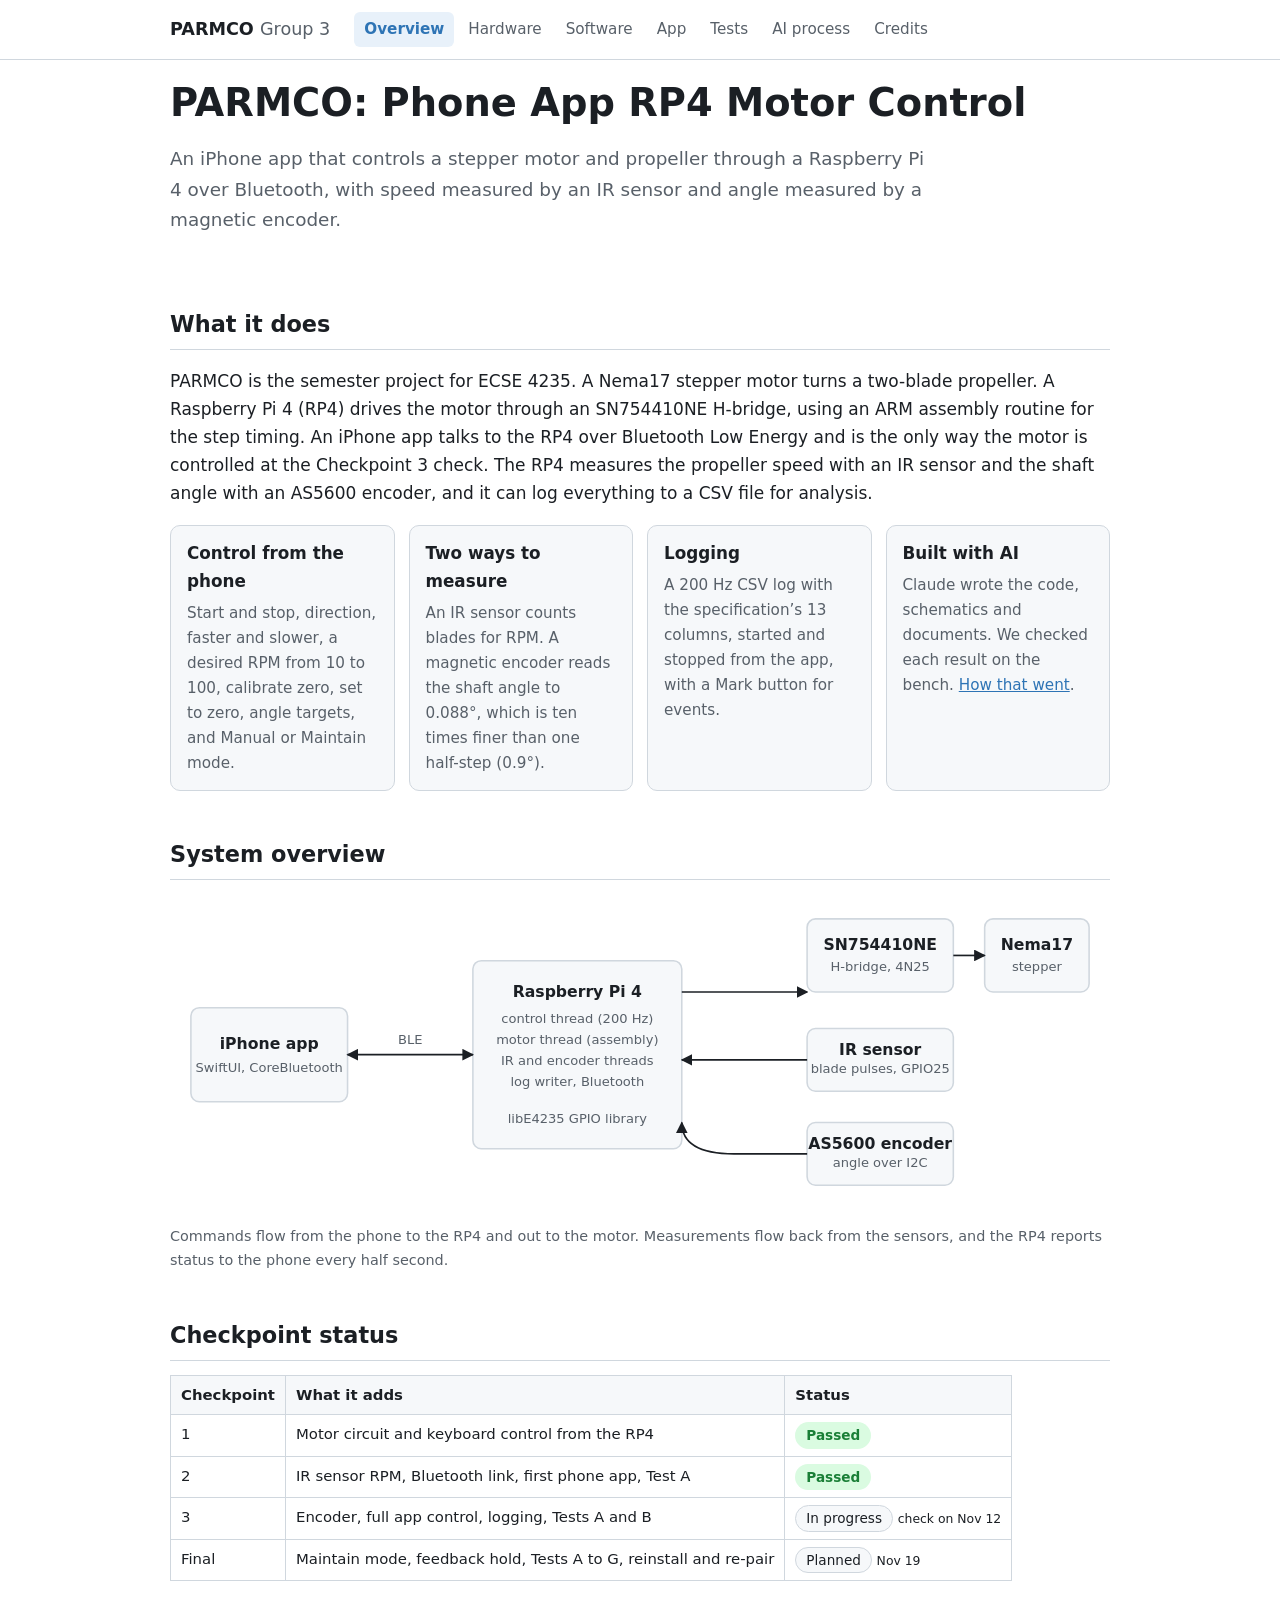
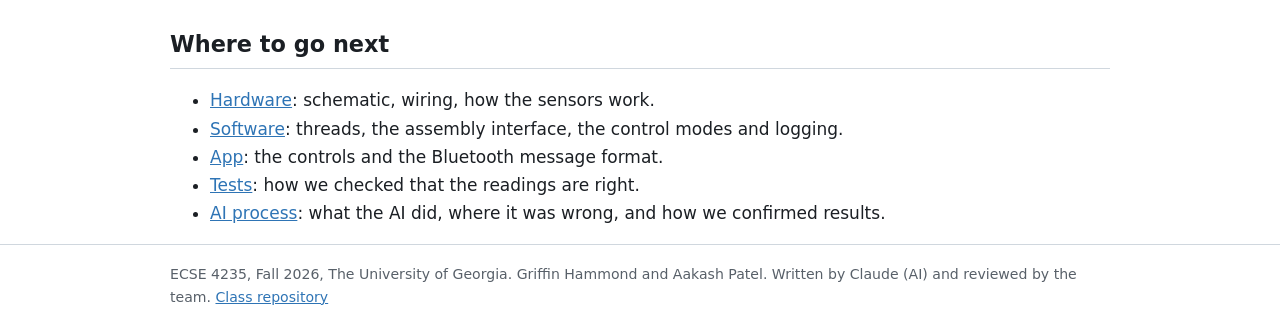
==== docs/index.html @ 820badce "uploading preliminary website configurations" ====
<!doctype html>
<html lang="en">
<head>
<meta charset="utf-8">
<meta name="viewport" content="width=device-width, initial-scale=1">
<title>Overview | PARMCO Group 3</title>
<meta name="description" content="PARMCO is an iPhone-controlled stepper motor project using a Raspberry Pi 4, an IR sensor and a magnetic encoder.">
<link rel="stylesheet" href="style.css">
</head>
<body>
<header class="site">
  <div class="wrap">
    <a class="brand" href="index.html">PARMCO <span>Group 3</span></a>
    <nav><a href="index.html" aria-current="page">Overview</a><a href="hardware.html">Hardware</a><a href="software.html">Software</a><a href="app.html">App</a><a href="tests.html">Tests</a><a href="ai-process.html">AI process</a><a href="credits.html">Credits</a></nav>
  </div>
</header>
<main class="wrap">

<section class="hero">
  <h1>PARMCO: Phone App RP4 Motor Control</h1>
  <p class="lead">An iPhone app that controls a stepper motor and propeller through a Raspberry Pi 4 over Bluetooth, with speed measured by an IR sensor and angle measured by a magnetic encoder.</p>
</section>

<h2>What it does</h2>
<p>PARMCO is the semester project for ECSE 4235. A Nema17 stepper motor turns a two-blade propeller. A Raspberry Pi 4 (RP4) drives the motor through an SN754410NE H-bridge, using an ARM assembly routine for the step timing. An iPhone app talks to the RP4 over Bluetooth Low Energy and is the only way the motor is controlled at the Checkpoint 3 check. The RP4 measures the propeller speed with an IR sensor and the shaft angle with an AS5600 encoder, and it can log everything to a CSV file for analysis.</p>

<div class="grid">
  <div class="card"><h3>Control from the phone</h3><p>Start and stop, direction, faster and slower, a desired RPM from 10 to 100, calibrate zero, set to zero, angle targets, and Manual or Maintain mode.</p></div>
  <div class="card"><h3>Two ways to measure</h3><p>An IR sensor counts blades for RPM. A magnetic encoder reads the shaft angle to 0.088°, which is ten times finer than one half-step (0.9°).</p></div>
  <div class="card"><h3>Logging</h3><p>A 200 Hz CSV log with the specification’s 13 columns, started and stopped from the app, with a Mark button for events.</p></div>
  <div class="card"><h3>Built with AI</h3><p>Claude wrote the code, schematics and documents. We checked each result on the bench. <a href="ai-process.html">How that went</a>.</p></div>
</div>

<h2>System overview</h2>
<figure>
<svg viewBox="0 0 900 300" role="img" aria-labelledby="dia-t dia-d" class="diagram">
  <title id="dia-t">PARMCO system block diagram</title>
  <desc id="dia-d">The iPhone app connects over Bluetooth to the RP4. The RP4 drives the H-bridge and stepper motor. The IR sensor and AS5600 encoder feed back to the RP4.</desc>
  <defs><marker id="a" viewBox="0 0 10 10" refX="9" refY="5" markerWidth="7" markerHeight="7" orient="auto-start-reverse"><path d="M0 0L10 5L0 10z" fill="currentColor"/></marker></defs>
  <g class="box"><rect x="20" y="105" width="150" height="90" rx="8"/><text x="95" y="145">iPhone app</text><text x="95" y="167" class="sub">SwiftUI, CoreBluetooth</text></g>
  <g class="box"><rect x="290" y="60" width="200" height="180" rx="8"/><text x="390" y="95">Raspberry Pi 4</text><text x="390" y="120" class="sub">control thread (200 Hz)</text><text x="390" y="140" class="sub">motor thread (assembly)</text><text x="390" y="160" class="sub">IR and encoder threads</text><text x="390" y="180" class="sub">log writer, Bluetooth</text><text x="390" y="215" class="sub">libE4235 GPIO library</text></g>
  <g class="box"><rect x="610" y="20" width="140" height="70" rx="8"/><text x="680" y="50">SN754410NE</text><text x="680" y="70" class="sub">H-bridge, 4N25</text></g>
  <g class="box"><rect x="780" y="20" width="100" height="70" rx="8"/><text x="830" y="50">Nema17</text><text x="830" y="70" class="sub">stepper</text></g>
  <g class="box"><rect x="610" y="125" width="140" height="60" rx="8"/><text x="680" y="150">IR sensor</text><text x="680" y="168" class="sub">blade pulses, GPIO25</text></g>
  <g class="box"><rect x="610" y="215" width="140" height="60" rx="8"/><text x="680" y="240">AS5600 encoder</text><text x="680" y="258" class="sub">angle over I2C</text></g>
  <path d="M170 150H290" class="line" marker-start="url(#a)" marker-end="url(#a)"/><text x="230" y="140" class="sub">BLE</text>
  <path d="M490 90H610" class="line" marker-end="url(#a)"/>
  <path d="M750 55H780" class="line" marker-end="url(#a)"/>
  <path d="M610 155H490" class="line" marker-end="url(#a)"/>
  <path d="M610 245H540Q490 245 490 215" class="line" marker-end="url(#a)" fill="none"/>
</svg>
<figcaption>Commands flow from the phone to the RP4 and out to the motor. Measurements flow back from the sensors, and the RP4 reports status to the phone every half second.</figcaption>
</figure>

<h2>Checkpoint status</h2>
<table>
<thead><tr><th>Checkpoint</th><th>What it adds</th><th>Status</th></tr></thead>
<tbody>
<tr><td>1</td><td>Motor circuit and keyboard control from the RP4</td><td><span class="pill ok">Passed</span></td></tr>
<tr><td>2</td><td>IR sensor RPM, Bluetooth link, first phone app, Test A</td><td><span class="pill ok">Passed</span></td></tr>
<tr><td>3</td><td>Encoder, full app control, logging, Tests A and B</td><td><span class="pill">In progress</span> <small>check on Nov 12</small></td></tr>
<tr><td>Final</td><td>Maintain mode, feedback hold, Tests A to G, reinstall and re-pair</td><td><span class="pill">Planned</span> <small>Nov 19</small></td></tr>
</tbody>
</table>

<h2>Where to go next</h2>
<ul>
<li><a href="hardware.html">Hardware</a>: schematic, wiring, how the sensors work.</li>
<li><a href="software.html">Software</a>: threads, the assembly interface, the control modes and logging.</li>
<li><a href="app.html">App</a>: the controls and the Bluetooth message format.</li>
<li><a href="tests.html">Tests</a>: how we checked that the readings are right.</li>
<li><a href="ai-process.html">AI process</a>: what the AI did, where it was wrong, and how we confirmed results.</li>
</ul>

</main>
<footer class="site">
  <div class="wrap">ECSE 4235, Fall 2026, The University of Georgia. Griffin Hammond and Aakash Patel. Written by Claude (AI) and reviewed by the team. <a href="https://github.com/Herring-UGAECSE-4235-F26/Group-3">Class repository</a></div>
</footer>
</body>
</html>
---- docs/style.css ----
:root{
  --bg:#ffffff; --fg:#1b1f24; --muted:#586069; --line:#d0d7de; --accent:#2e74b5; --accent-soft:#e8f1fa;
  --card:#f6f8fa; --ok:#1a7f37; --ok-soft:#dafbe1; --warn-soft:#fff8c5; --warn:#7d4e00; --code:#eef1f4;
}
@media (prefers-color-scheme: dark){
  :root{ --bg:#0f1318; --fg:#e6e9ed; --muted:#9aa5b1; --line:#2d353f; --accent:#6aa9e0; --accent-soft:#16283a;
    --card:#161c23; --ok:#56d364; --ok-soft:#12261a; --warn-soft:#2c2406; --warn:#e3b341; --code:#1c232b; }
}
*{box-sizing:border-box}
html{-webkit-text-size-adjust:100%}
body{margin:0;background:var(--bg);color:var(--fg);font:17px/1.65 system-ui,-apple-system,"Segoe UI",Roboto,Helvetica,Arial,sans-serif}
.wrap{max-width:980px;margin:0 auto;padding:0 20px}
a{color:var(--accent)}
header.site{border-bottom:1px solid var(--line);position:sticky;top:0;background:var(--bg);z-index:5}
header.site .wrap{display:flex;flex-wrap:wrap;align-items:center;gap:6px 24px;padding-top:12px;padding-bottom:12px}
.brand{font-weight:700;font-size:1.1rem;text-decoration:none;color:var(--fg)}
.brand span{color:var(--muted);font-weight:500}
nav{display:flex;flex-wrap:wrap;gap:2px 4px}
nav a{padding:5px 10px;border-radius:6px;text-decoration:none;color:var(--muted);font-size:.95rem}
nav a:hover{background:var(--card);color:var(--fg)}
nav a[aria-current="page"]{background:var(--accent-soft);color:var(--accent);font-weight:600}
main{padding-top:28px;padding-bottom:48px}
h1{font-size:2rem;line-height:1.2;margin:.2em 0 .4em}
h2{font-size:1.4rem;margin:2em 0 .5em;padding-bottom:.25em;border-bottom:1px solid var(--line)}
h3{font-size:1.1rem;margin:1.4em 0 .4em}
.lead{font-size:1.15rem;color:var(--muted);max-width:760px}
.hero{padding:12px 0 8px}
.hero h1{font-size:2.4rem}
.grid{display:grid;grid-template-columns:repeat(auto-fit,minmax(210px,1fr));gap:14px;margin:18px 0}
.card{background:var(--card);border:1px solid var(--line);border-radius:10px;padding:14px 16px}
.card h3{margin:0 0 .3em;font-size:1.05rem}
.card p{margin:0;font-size:.95rem;color:var(--muted)}
table{border-collapse:collapse;width:100%;margin:14px 0;font-size:.93rem;display:block;overflow-x:auto}
th,td{border:1px solid var(--line);padding:7px 10px;text-align:left;vertical-align:top}
th{background:var(--card);white-space:nowrap}
code{background:var(--code);padding:1px 5px;border-radius:4px;font:0.88em ui-monospace,SFMono-Regular,Menlo,Consolas,monospace}
pre{background:var(--code);padding:12px 14px;border-radius:8px;overflow-x:auto}
pre code{background:none;padding:0}
figure{margin:18px 0}
figure img{max-width:100%;height:auto;border:1px solid var(--line);border-radius:8px;background:#fff}
figcaption{color:var(--muted);font-size:.9rem;margin-top:6px}
.diagram{width:100%;height:auto;color:var(--fg)}
.diagram .box rect{fill:var(--card);stroke:var(--line);stroke-width:1.5}
.diagram text{fill:var(--fg);font:600 15px system-ui,sans-serif;text-anchor:middle}
.diagram text.sub{font-weight:400;font-size:12.5px;fill:var(--muted)}
.diagram .line{stroke:var(--fg);stroke-width:1.6;fill:none}
.pill{display:inline-block;padding:1px 10px;border-radius:99px;background:var(--card);border:1px solid var(--line);font-size:.85rem}
.pill.ok{background:var(--ok-soft);color:var(--ok);border-color:transparent;font-weight:600}
.note{background:var(--accent-soft);border-left:4px solid var(--accent);padding:10px 14px;border-radius:6px;margin:16px 0}
.todo{background:var(--warn-soft);color:var(--warn);border:1px dashed var(--warn);border-radius:4px;padding:0 6px;font-size:.88em}
.shot .todo{display:block;padding:70px 14px;text-align:center}
.refs{font-size:.92rem;color:var(--muted)}
footer.site{border-top:1px solid var(--line);color:var(--muted);font-size:.88rem;padding:18px 0}
@media (max-width:560px){ body{font-size:16px} .hero h1{font-size:1.9rem} h1{font-size:1.7rem} }
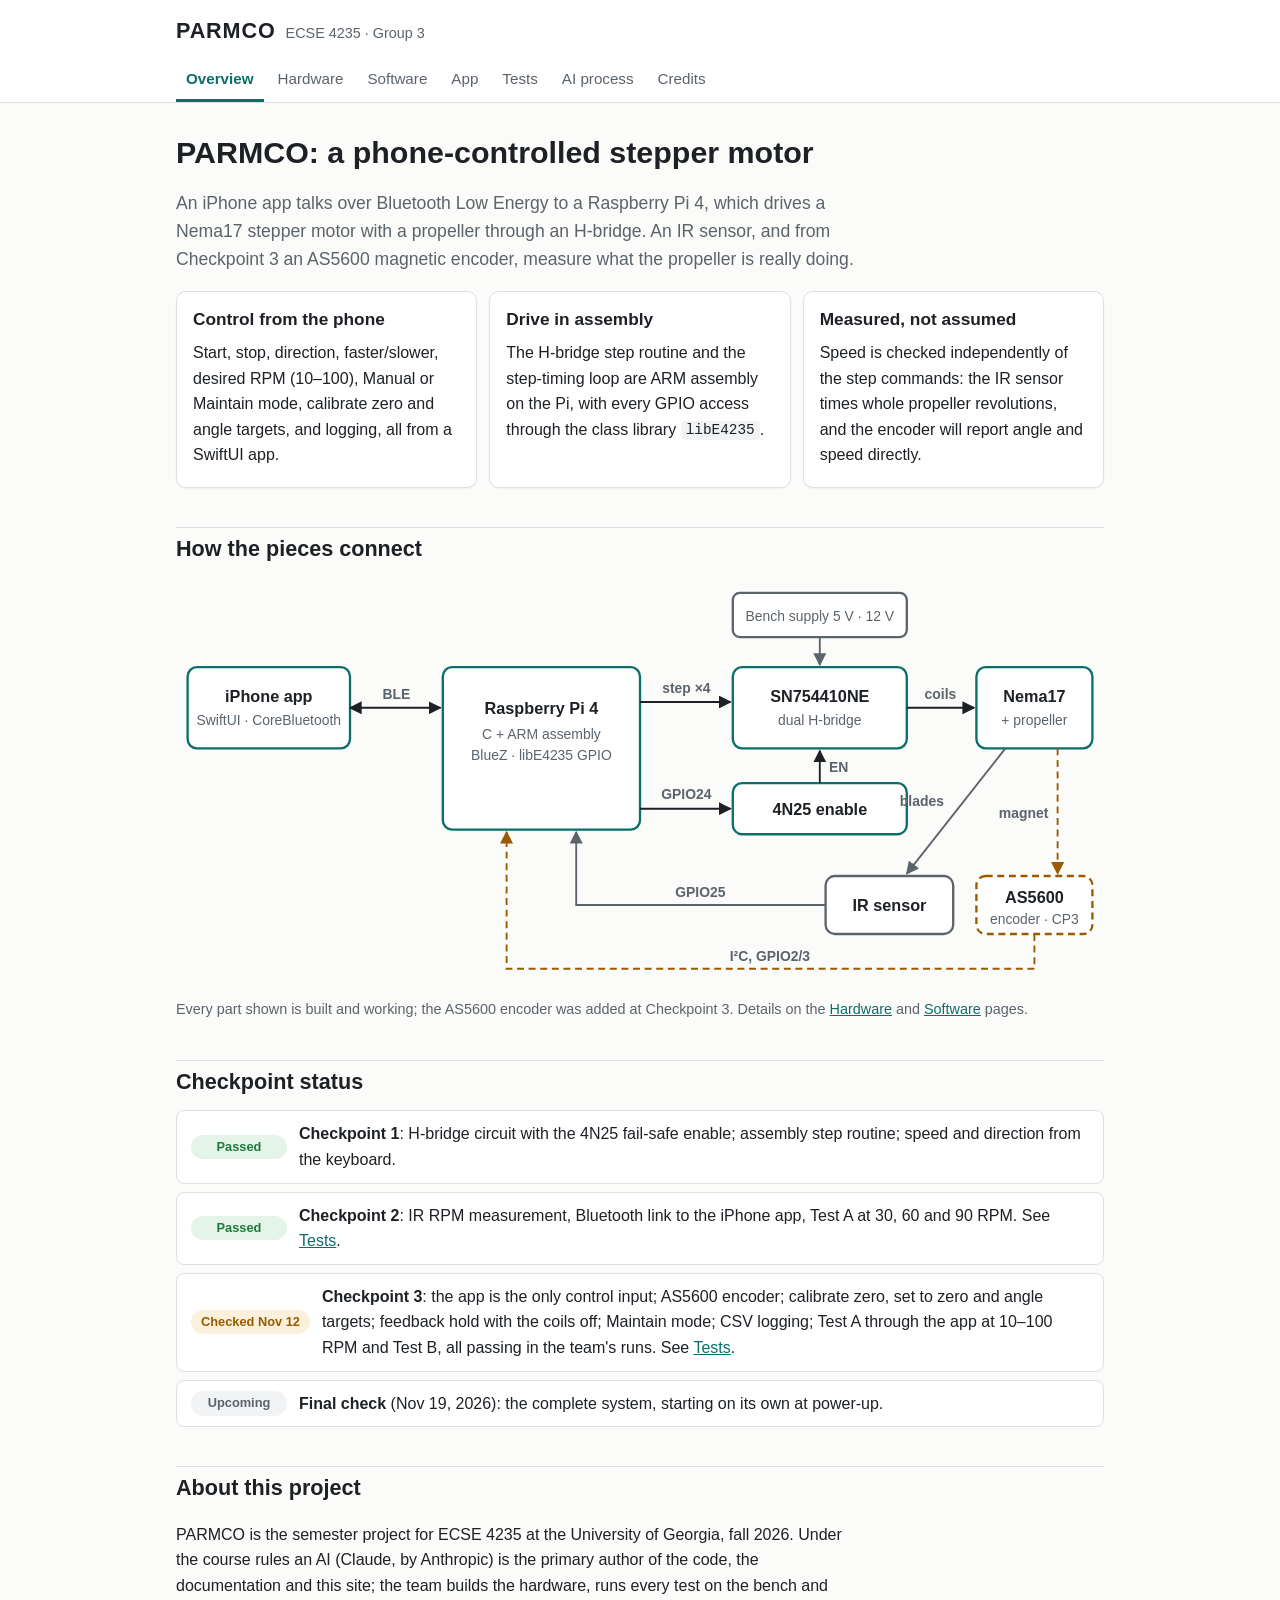
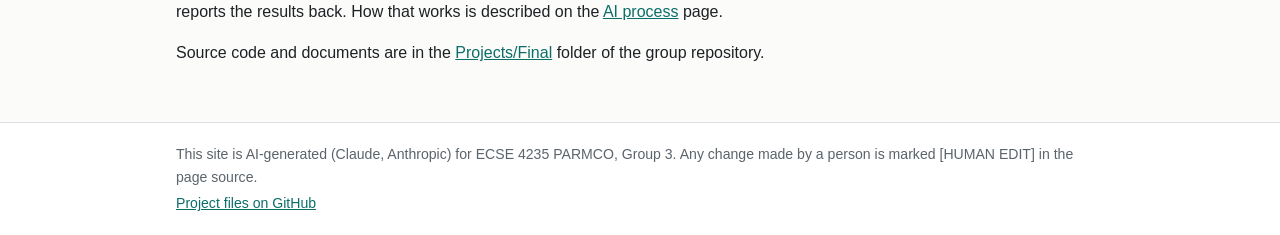
==== commit 45d8bcc3: "new website" ====
--- a/docs/index.html
+++ b/docs/index.html
@@ -3,78 +3,215 @@
 <head>
 <meta charset="utf-8">
 <meta name="viewport" content="width=device-width, initial-scale=1">
-<title>Overview | PARMCO Group 3</title>
-<meta name="description" content="PARMCO is an iPhone-controlled stepper motor project using a Raspberry Pi 4, an IR sensor and a magnetic encoder.">
+<title>PARMCO · Group 3</title>
+<meta name="description" content="PARMCO: an iPhone app controlling a Raspberry Pi 4 stepper motor drive over Bluetooth Low Energy. ECSE 4235 class project, Group 3.">
 <link rel="stylesheet" href="style.css">
+<style>
+  .sysdiag .box { fill: var(--surface); stroke: var(--accent); stroke-width: 2; }
+  .sysdiag .box.sense { stroke: var(--muted); }
+  .sysdiag .box.future { stroke: var(--warn); stroke-dasharray: 6 4; }
+  .sysdiag .wire { stroke: var(--text); stroke-width: 1.6; fill: none; }
+  .sysdiag .wire.fb { stroke: var(--muted); }
+  .sysdiag .wire.future { stroke: var(--warn); stroke-dasharray: 6 4; }
+  .sysdiag .head { fill: var(--text); }
+  .sysdiag .head.fb { fill: var(--muted); }
+  .sysdiag .head.future { fill: var(--warn); }
+  .sysdiag text { fill: var(--text); font: 600 14px -apple-system, BlinkMacSystemFont, "Segoe UI", Roboto, Arial, sans-serif; }
+  .sysdiag text.sub { fill: var(--muted); font-weight: 400; font-size: 12px; }
+  .sysdiag text.lbl { fill: var(--muted); font-weight: 600; font-size: 12px; }
+  .sysdiag .tall { display: none; }
+  @media (max-width: 600px) {
+    .sysdiag .wide { display: none; }
+    .sysdiag .tall { display: block; max-width: 380px; margin: 0 auto; }
+  }
+</style>
 </head>
 <body>
-<header class="site">
-  <div class="wrap">
-    <a class="brand" href="index.html">PARMCO <span>Group 3</span></a>
-    <nav><a href="index.html" aria-current="page">Overview</a><a href="hardware.html">Hardware</a><a href="software.html">Software</a><a href="app.html">App</a><a href="tests.html">Tests</a><a href="ai-process.html">AI process</a><a href="credits.html">Credits</a></nav>
+<header class="site-header">
+  <div class="inner">
+    <a class="brand" href="index.html"><strong>PARMCO</strong><span>ECSE 4235 · Group 3</span></a>
+    <nav class="site-nav" aria-label="Site">
+      <ul>
+        <li><a href="index.html" aria-current="page">Overview</a></li>
+        <li><a href="hardware.html">Hardware</a></li>
+        <li><a href="software.html">Software</a></li>
+        <li><a href="app.html">App</a></li>
+        <li><a href="tests.html">Tests</a></li>
+        <li><a href="process.html">AI process</a></li>
+        <li><a href="credits.html">Credits</a></li>
+      </ul>
+    </nav>
   </div>
 </header>
-<main class="wrap">
-
-<section class="hero">
-  <h1>PARMCO: Phone App RP4 Motor Control</h1>
-  <p class="lead">An iPhone app that controls a stepper motor and propeller through a Raspberry Pi 4 over Bluetooth, with speed measured by an IR sensor and angle measured by a magnetic encoder.</p>
-</section>
-
-<h2>What it does</h2>
-<p>PARMCO is the semester project for ECSE 4235. A Nema17 stepper motor turns a two-blade propeller. A Raspberry Pi 4 (RP4) drives the motor through an SN754410NE H-bridge, using an ARM assembly routine for the step timing. An iPhone app talks to the RP4 over Bluetooth Low Energy and is the only way the motor is controlled at the Checkpoint 3 check. The RP4 measures the propeller speed with an IR sensor and the shaft angle with an AS5600 encoder, and it can log everything to a CSV file for analysis.</p>
-
-<div class="grid">
-  <div class="card"><h3>Control from the phone</h3><p>Start and stop, direction, faster and slower, a desired RPM from 10 to 100, calibrate zero, set to zero, angle targets, and Manual or Maintain mode.</p></div>
-  <div class="card"><h3>Two ways to measure</h3><p>An IR sensor counts blades for RPM. A magnetic encoder reads the shaft angle to 0.088°, which is ten times finer than one half-step (0.9°).</p></div>
-  <div class="card"><h3>Logging</h3><p>A 200 Hz CSV log with the specification’s 13 columns, started and stopped from the app, with a Mark button for events.</p></div>
-  <div class="card"><h3>Built with AI</h3><p>Claude wrote the code, schematics and documents. We checked each result on the bench. <a href="ai-process.html">How that went</a>.</p></div>
-</div>
-
-<h2>System overview</h2>
-<figure>
-<svg viewBox="0 0 900 300" role="img" aria-labelledby="dia-t dia-d" class="diagram">
-  <title id="dia-t">PARMCO system block diagram</title>
-  <desc id="dia-d">The iPhone app connects over Bluetooth to the RP4. The RP4 drives the H-bridge and stepper motor. The IR sensor and AS5600 encoder feed back to the RP4.</desc>
-  <defs><marker id="a" viewBox="0 0 10 10" refX="9" refY="5" markerWidth="7" markerHeight="7" orient="auto-start-reverse"><path d="M0 0L10 5L0 10z" fill="currentColor"/></marker></defs>
-  <g class="box"><rect x="20" y="105" width="150" height="90" rx="8"/><text x="95" y="145">iPhone app</text><text x="95" y="167" class="sub">SwiftUI, CoreBluetooth</text></g>
-  <g class="box"><rect x="290" y="60" width="200" height="180" rx="8"/><text x="390" y="95">Raspberry Pi 4</text><text x="390" y="120" class="sub">control thread (200 Hz)</text><text x="390" y="140" class="sub">motor thread (assembly)</text><text x="390" y="160" class="sub">IR and encoder threads</text><text x="390" y="180" class="sub">log writer, Bluetooth</text><text x="390" y="215" class="sub">libE4235 GPIO library</text></g>
-  <g class="box"><rect x="610" y="20" width="140" height="70" rx="8"/><text x="680" y="50">SN754410NE</text><text x="680" y="70" class="sub">H-bridge, 4N25</text></g>
-  <g class="box"><rect x="780" y="20" width="100" height="70" rx="8"/><text x="830" y="50">Nema17</text><text x="830" y="70" class="sub">stepper</text></g>
-  <g class="box"><rect x="610" y="125" width="140" height="60" rx="8"/><text x="680" y="150">IR sensor</text><text x="680" y="168" class="sub">blade pulses, GPIO25</text></g>
-  <g class="box"><rect x="610" y="215" width="140" height="60" rx="8"/><text x="680" y="240">AS5600 encoder</text><text x="680" y="258" class="sub">angle over I2C</text></g>
-  <path d="M170 150H290" class="line" marker-start="url(#a)" marker-end="url(#a)"/><text x="230" y="140" class="sub">BLE</text>
-  <path d="M490 90H610" class="line" marker-end="url(#a)"/>
-  <path d="M750 55H780" class="line" marker-end="url(#a)"/>
-  <path d="M610 155H490" class="line" marker-end="url(#a)"/>
-  <path d="M610 245H540Q490 245 490 215" class="line" marker-end="url(#a)" fill="none"/>
-</svg>
-<figcaption>Commands flow from the phone to the RP4 and out to the motor. Measurements flow back from the sensors, and the RP4 reports status to the phone every half second.</figcaption>
-</figure>
-
-<h2>Checkpoint status</h2>
-<table>
-<thead><tr><th>Checkpoint</th><th>What it adds</th><th>Status</th></tr></thead>
-<tbody>
-<tr><td>1</td><td>Motor circuit and keyboard control from the RP4</td><td><span class="pill ok">Passed</span></td></tr>
-<tr><td>2</td><td>IR sensor RPM, Bluetooth link, first phone app, Test A</td><td><span class="pill ok">Passed</span></td></tr>
-<tr><td>3</td><td>Encoder, full app control, logging, Tests A and B</td><td><span class="pill">In progress</span> <small>check on Nov 12</small></td></tr>
-<tr><td>Final</td><td>Maintain mode, feedback hold, Tests A to G, reinstall and re-pair</td><td><span class="pill">Planned</span> <small>Nov 19</small></td></tr>
-</tbody>
-</table>
-
-<h2>Where to go next</h2>
-<ul>
-<li><a href="hardware.html">Hardware</a>: schematic, wiring, how the sensors work.</li>
-<li><a href="software.html">Software</a>: threads, the assembly interface, the control modes and logging.</li>
-<li><a href="app.html">App</a>: the controls and the Bluetooth message format.</li>
-<li><a href="tests.html">Tests</a>: how we checked that the readings are right.</li>
-<li><a href="ai-process.html">AI process</a>: what the AI did, where it was wrong, and how we confirmed results.</li>
-</ul>
-
+
+<main>
+  <h1>PARMCO: a phone-controlled stepper motor</h1>
+  <p class="lead">An iPhone app talks over Bluetooth Low Energy to a Raspberry Pi 4, which drives a Nema17 stepper motor with a propeller through an H-bridge. An IR sensor, and from Checkpoint 3 an AS5600 magnetic encoder, measure what the propeller is really doing.</p>
+
+  <div class="grid">
+    <div class="card">
+      <h3>Control from the phone</h3>
+      <p>Start, stop, direction, faster/slower, desired RPM (10–100), Manual or Maintain mode, calibrate zero and angle targets, and logging, all from a SwiftUI app.</p>
+    </div>
+    <div class="card">
+      <h3>Drive in assembly</h3>
+      <p>The H-bridge step routine and the step-timing loop are ARM assembly on the Pi, with every GPIO access through the class library <code>libE4235</code>.</p>
+    </div>
+    <div class="card">
+      <h3>Measured, not assumed</h3>
+      <p>Speed is checked independently of the step commands: the IR sensor times whole propeller revolutions, and the encoder will report angle and speed directly.</p>
+    </div>
+  </div>
+
+  <h2>How the pieces connect</h2>
+  <figure class="diagram sysdiag">
+    <svg class="wide" viewBox="0 0 800 350" role="img" aria-labelledby="sysd-wide-t">
+      <title id="sysd-wide-t">System diagram: iPhone app to Raspberry Pi 4 over BLE; Pi drives the SN754410 H-bridge with four step lines and its enable through a 4N25; the H-bridge drives the Nema17 motor; the IR sensor and the AS5600 encoder feed back to the Pi.</title>
+      <defs>
+        <marker id="aw" viewBox="0 0 10 10" refX="9" refY="5" markerWidth="7" markerHeight="7" orient="auto-start-reverse"><path class="head" d="M0,0 L10,5 L0,10 z"/></marker>
+        <marker id="awf" viewBox="0 0 10 10" refX="9" refY="5" markerWidth="7" markerHeight="7" orient="auto-start-reverse"><path class="head fb" d="M0,0 L10,5 L0,10 z"/></marker>
+        <marker id="awx" viewBox="0 0 10 10" refX="9" refY="5" markerWidth="7" markerHeight="7" orient="auto-start-reverse"><path class="head future" d="M0,0 L10,5 L0,10 z"/></marker>
+      </defs>
+
+      <rect class="box sense" x="480" y="6" width="150" height="38" rx="6"/>
+      <text x="555" y="30" text-anchor="middle" class="sub">Bench supply 5 V · 12 V</text>
+      <path class="wire fb" d="M555 44 V68" marker-end="url(#awf)"/>
+
+      <rect class="box" x="10" y="70" width="140" height="70" rx="8"/>
+      <text x="80" y="100" text-anchor="middle">iPhone app</text>
+      <text x="80" y="120" text-anchor="middle" class="sub">SwiftUI · CoreBluetooth</text>
+
+      <rect class="box" x="230" y="70" width="170" height="140" rx="8"/>
+      <text x="315" y="110" text-anchor="middle">Raspberry Pi 4</text>
+      <text x="315" y="132" text-anchor="middle" class="sub">C + ARM assembly</text>
+      <text x="315" y="150" text-anchor="middle" class="sub">BlueZ · libE4235 GPIO</text>
+
+      <rect class="box" x="480" y="70" width="150" height="70" rx="8"/>
+      <text x="555" y="100" text-anchor="middle">SN754410NE</text>
+      <text x="555" y="120" text-anchor="middle" class="sub">dual H-bridge</text>
+
+      <rect class="box" x="480" y="170" width="150" height="44" rx="8"/>
+      <text x="555" y="197" text-anchor="middle">4N25 enable</text>
+
+      <rect class="box" x="690" y="70" width="100" height="70" rx="8"/>
+      <text x="740" y="100" text-anchor="middle">Nema17</text>
+      <text x="740" y="120" text-anchor="middle" class="sub">+ propeller</text>
+
+      <rect class="box sense" x="560" y="250" width="110" height="50" rx="8"/>
+      <text x="615" y="280" text-anchor="middle">IR sensor</text>
+
+      <rect class="box future" x="690" y="250" width="100" height="50" rx="8"/>
+      <text x="740" y="273" text-anchor="middle">AS5600</text>
+      <text x="740" y="291" text-anchor="middle" class="sub">encoder · CP3</text>
+
+      <path class="wire" d="M150 105 H228" marker-start="url(#aw)" marker-end="url(#aw)"/>
+      <text x="190" y="97" text-anchor="middle" class="lbl">BLE</text>
+
+      <path class="wire" d="M400 100 H478" marker-end="url(#aw)"/>
+      <text x="440" y="92" text-anchor="middle" class="lbl">step ×4</text>
+
+      <path class="wire" d="M400 192 H478" marker-end="url(#aw)"/>
+      <text x="440" y="184" text-anchor="middle" class="lbl">GPIO24</text>
+
+      <path class="wire" d="M555 170 V142" marker-end="url(#aw)"/>
+      <text x="563" y="160" class="lbl">EN</text>
+
+      <path class="wire" d="M630 105 H688" marker-end="url(#aw)"/>
+      <text x="659" y="97" text-anchor="middle" class="lbl">coils</text>
+
+      <path class="wire fb" d="M715 140 L630 248" marker-end="url(#awf)"/>
+      <text x="662" y="190" text-anchor="end" class="lbl">blades</text>
+      <path class="wire future" d="M760 140 V248" marker-end="url(#awx)"/>
+      <text x="752" y="200" text-anchor="end" class="lbl">magnet</text>
+
+      <path class="wire fb" d="M560 275 H345 V212" marker-end="url(#awf)"/>
+      <text x="452" y="268" text-anchor="middle" class="lbl">GPIO25</text>
+      <path class="wire future" d="M740 300 V330 H285 V212" marker-end="url(#awx)"/>
+      <text x="512" y="323" text-anchor="middle" class="lbl">I²C, GPIO2/3</text>
+    </svg>
+
+    <svg class="tall" viewBox="0 0 360 500" role="img" aria-labelledby="sysd-tall-t">
+      <title id="sysd-tall-t">System diagram, stacked: iPhone app, BLE, Raspberry Pi 4, then the H-bridge and 4N25 enable, the Nema17 motor, and the IR sensor and AS5600 encoder feeding back to the Pi.</title>
+      <defs>
+        <marker id="awt" viewBox="0 0 10 10" refX="9" refY="5" markerWidth="7" markerHeight="7" orient="auto-start-reverse"><path class="head" d="M0,0 L10,5 L0,10 z"/></marker>
+        <marker id="awtf" viewBox="0 0 10 10" refX="9" refY="5" markerWidth="7" markerHeight="7" orient="auto-start-reverse"><path class="head fb" d="M0,0 L10,5 L0,10 z"/></marker>
+        <marker id="awtx" viewBox="0 0 10 10" refX="9" refY="5" markerWidth="7" markerHeight="7" orient="auto-start-reverse"><path class="head future" d="M0,0 L10,5 L0,10 z"/></marker>
+      </defs>
+
+      <rect class="box" x="80" y="8" width="200" height="56" rx="8"/>
+      <text x="180" y="33" text-anchor="middle">iPhone app</text>
+      <text x="180" y="51" text-anchor="middle" class="sub">SwiftUI · CoreBluetooth</text>
+
+      <path class="wire" d="M180 66 V108" marker-start="url(#awt)" marker-end="url(#awt)"/>
+      <text x="190" y="92" class="lbl">BLE</text>
+
+      <rect class="box" x="80" y="110" width="200" height="70" rx="8"/>
+      <text x="180" y="138" text-anchor="middle">Raspberry Pi 4</text>
+      <text x="180" y="158" text-anchor="middle" class="sub">C + ARM assembly · libE4235</text>
+
+      <path class="wire" d="M100 180 V228" marker-end="url(#awt)"/>
+      <text x="108" y="210" class="lbl">step ×4</text>
+      <path class="wire" d="M260 180 V228" marker-end="url(#awt)"/>
+      <text x="268" y="210" class="lbl">GPIO24</text>
+
+      <rect class="box" x="20" y="230" width="160" height="56" rx="8"/>
+      <text x="100" y="255" text-anchor="middle">SN754410NE</text>
+      <text x="100" y="273" text-anchor="middle" class="sub">H-bridge · 5 V / 12 V</text>
+
+      <rect class="box" x="210" y="230" width="130" height="56" rx="8"/>
+      <text x="275" y="263" text-anchor="middle">4N25 enable</text>
+      <path class="wire" d="M210 258 H182" marker-end="url(#awt)"/>
+      <text x="196" y="250" text-anchor="middle" class="lbl">EN</text>
+
+      <path class="wire" d="M100 286 V318" marker-end="url(#awt)"/>
+      <text x="108" y="307" class="lbl">coils</text>
+
+      <rect class="box" x="20" y="320" width="160" height="56" rx="8"/>
+      <text x="100" y="345" text-anchor="middle">Nema17</text>
+      <text x="100" y="363" text-anchor="middle" class="sub">+ propeller</text>
+
+      <path class="wire fb" d="M100 376 V418" marker-end="url(#awtf)"/>
+      <text x="108" y="402" class="lbl">blades</text>
+      <path class="wire future" d="M180 360 L262 418" marker-end="url(#awtx)"/>
+      <text x="232" y="380" class="lbl">magnet</text>
+
+      <rect class="box sense" x="20" y="420" width="160" height="56" rx="8"/>
+      <text x="100" y="445" text-anchor="middle">IR sensor</text>
+      <text x="100" y="463" text-anchor="middle" class="sub">to Pi GPIO25</text>
+
+      <rect class="box" x="200" y="420" width="140" height="56" rx="8"/>
+      <text x="270" y="445" text-anchor="middle">AS5600 encoder</text>
+      <text x="270" y="463" text-anchor="middle" class="sub">to Pi I²C GPIO2/3</text>
+
+      <path class="wire fb" d="M20 448 H8 V140 H78" marker-end="url(#awtf)"/>
+      <path class="wire fb" d="M340 448 H352 V140 H282" marker-end="url(#awtf)"/>
+    </svg>
+    <figcaption>Every part shown is built and working; the AS5600 encoder was added at Checkpoint 3. Details on the <a href="hardware.html">Hardware</a> and <a href="software.html">Software</a> pages.</figcaption>
+  </figure>
+
+  <h2>Checkpoint status</h2>
+  <ul class="status-list">
+    <li><span class="badge ok">Passed</span><span class="what"><strong>Checkpoint 1</strong>: H-bridge circuit with the 4N25 fail-safe enable; assembly step routine; speed and direction from the keyboard.</span></li>
+    <li><span class="badge ok">Passed</span><span class="what"><strong>Checkpoint 2</strong>: IR RPM measurement, Bluetooth link to the iPhone app, Test A at 30, 60 and 90 RPM. See <a href="tests.html">Tests</a>.</span></li>
+    <li><span class="badge wip">Checked Nov 12</span><span class="what"><strong>Checkpoint 3</strong>: the app is the only control input; AS5600 encoder; calibrate zero, set to zero and angle targets; feedback hold with the coils off; Maintain mode; CSV logging; Test A through the app at 10–100 RPM and Test B, all passing in the team's runs. See <a href="tests.html">Tests</a>.</span></li>
+    <li><span class="badge todo">Upcoming</span><span class="what"><strong>Final check</strong> (Nov 19, 2026): the complete system, starting on its own at power-up.</span></li>
+  </ul>
+
+  <h2>About this project</h2>
+  <p>PARMCO is the semester project for ECSE 4235 at the University of Georgia, fall 2026. Under the course rules an AI (Claude, by Anthropic) is the primary author of the code, the documentation and this site; the team builds the hardware, runs every test on the bench and reports the results back. How that works is described on the <a href="process.html">AI process</a> page.</p>
+  <p>Source code and documents are in the <a href="https://github.com/Herring-UGAECSE-4235-F26/Group-3/tree/main/Projects/Final">Projects/Final</a> folder of the group repository.</p>
+
+  <!-- Team names go here, added by the team as a marked human edit, for example:
+       [HUMAN EDIT] name, date, reason
+       <h2>Team</h2> <p>...</p>
+       [END HUMAN EDIT] -->
 </main>
-<footer class="site">
-  <div class="wrap">ECSE 4235, Fall 2026, The University of Georgia. Griffin Hammond and Aakash Patel. Written by Claude (AI) and reviewed by the team. <a href="https://github.com/Herring-UGAECSE-4235-F26/Group-3">Class repository</a></div>
+
+<footer class="site-footer">
+  <div class="inner">
+    <p>This site is AI-generated (Claude, Anthropic) for ECSE 4235 PARMCO, Group 3. Any change made by a person is marked [HUMAN EDIT] in the page source.</p>
+    <p><a href="https://github.com/Herring-UGAECSE-4235-F26/Group-3/tree/main/Projects/Final">Project files on GitHub</a></p>
+  </div>
 </footer>
 </body>
 </html>
--- a/docs/style.css
+++ b/docs/style.css
@@ -1,54 +1,240 @@
-:root{
-  --bg:#ffffff; --fg:#1b1f24; --muted:#586069; --line:#d0d7de; --accent:#2e74b5; --accent-soft:#e8f1fa;
-  --card:#f6f8fa; --ok:#1a7f37; --ok-soft:#dafbe1; --warn-soft:#fff8c5; --warn:#7d4e00; --code:#eef1f4;
-}
-@media (prefers-color-scheme: dark){
-  :root{ --bg:#0f1318; --fg:#e6e9ed; --muted:#9aa5b1; --line:#2d353f; --accent:#6aa9e0; --accent-soft:#16283a;
-    --card:#161c23; --ok:#56d364; --ok-soft:#12261a; --warn-soft:#2c2406; --warn:#e3b341; --code:#1c232b; }
-}
-*{box-sizing:border-box}
-html{-webkit-text-size-adjust:100%}
-body{margin:0;background:var(--bg);color:var(--fg);font:17px/1.65 system-ui,-apple-system,"Segoe UI",Roboto,Helvetica,Arial,sans-serif}
-.wrap{max-width:980px;margin:0 auto;padding:0 20px}
-a{color:var(--accent)}
-header.site{border-bottom:1px solid var(--line);position:sticky;top:0;background:var(--bg);z-index:5}
-header.site .wrap{display:flex;flex-wrap:wrap;align-items:center;gap:6px 24px;padding-top:12px;padding-bottom:12px}
-.brand{font-weight:700;font-size:1.1rem;text-decoration:none;color:var(--fg)}
-.brand span{color:var(--muted);font-weight:500}
-nav{display:flex;flex-wrap:wrap;gap:2px 4px}
-nav a{padding:5px 10px;border-radius:6px;text-decoration:none;color:var(--muted);font-size:.95rem}
-nav a:hover{background:var(--card);color:var(--fg)}
-nav a[aria-current="page"]{background:var(--accent-soft);color:var(--accent);font-weight:600}
-main{padding-top:28px;padding-bottom:48px}
-h1{font-size:2rem;line-height:1.2;margin:.2em 0 .4em}
-h2{font-size:1.4rem;margin:2em 0 .5em;padding-bottom:.25em;border-bottom:1px solid var(--line)}
-h3{font-size:1.1rem;margin:1.4em 0 .4em}
-.lead{font-size:1.15rem;color:var(--muted);max-width:760px}
-.hero{padding:12px 0 8px}
-.hero h1{font-size:2.4rem}
-.grid{display:grid;grid-template-columns:repeat(auto-fit,minmax(210px,1fr));gap:14px;margin:18px 0}
-.card{background:var(--card);border:1px solid var(--line);border-radius:10px;padding:14px 16px}
-.card h3{margin:0 0 .3em;font-size:1.05rem}
-.card p{margin:0;font-size:.95rem;color:var(--muted)}
-table{border-collapse:collapse;width:100%;margin:14px 0;font-size:.93rem;display:block;overflow-x:auto}
-th,td{border:1px solid var(--line);padding:7px 10px;text-align:left;vertical-align:top}
-th{background:var(--card);white-space:nowrap}
-code{background:var(--code);padding:1px 5px;border-radius:4px;font:0.88em ui-monospace,SFMono-Regular,Menlo,Consolas,monospace}
-pre{background:var(--code);padding:12px 14px;border-radius:8px;overflow-x:auto}
-pre code{background:none;padding:0}
-figure{margin:18px 0}
-figure img{max-width:100%;height:auto;border:1px solid var(--line);border-radius:8px;background:#fff}
-figcaption{color:var(--muted);font-size:.9rem;margin-top:6px}
-.diagram{width:100%;height:auto;color:var(--fg)}
-.diagram .box rect{fill:var(--card);stroke:var(--line);stroke-width:1.5}
-.diagram text{fill:var(--fg);font:600 15px system-ui,sans-serif;text-anchor:middle}
-.diagram text.sub{font-weight:400;font-size:12.5px;fill:var(--muted)}
-.diagram .line{stroke:var(--fg);stroke-width:1.6;fill:none}
-.pill{display:inline-block;padding:1px 10px;border-radius:99px;background:var(--card);border:1px solid var(--line);font-size:.85rem}
-.pill.ok{background:var(--ok-soft);color:var(--ok);border-color:transparent;font-weight:600}
-.note{background:var(--accent-soft);border-left:4px solid var(--accent);padding:10px 14px;border-radius:6px;margin:16px 0}
-.todo{background:var(--warn-soft);color:var(--warn);border:1px dashed var(--warn);border-radius:4px;padding:0 6px;font-size:.88em}
-.shot .todo{display:block;padding:70px 14px;text-align:center}
-.refs{font-size:.92rem;color:var(--muted)}
-footer.site{border-top:1px solid var(--line);color:var(--muted);font-size:.88rem;padding:18px 0}
-@media (max-width:560px){ body{font-size:16px} .hero h1{font-size:1.9rem} h1{font-size:1.7rem} }
+/* PARMCO project site stylesheet (AI-generated, Claude). One file for every page. */
+
+:root {
+  --bg: #fbfbf9;
+  --surface: #ffffff;
+  --text: #1d2125;
+  --muted: #5b636b;
+  --border: #dde1e4;
+  --accent: #0b6e69;
+  --accent-soft: #e3f2f1;
+  --ok: #1e7a3c;
+  --ok-soft: #e4f4e8;
+  --warn: #9a5b00;
+  --warn-soft: #fbf0dc;
+  --code-bg: #f1f3f4;
+  --shadow: 0 1px 2px rgba(0, 0, 0, 0.05);
+  color-scheme: light dark;
+}
+
+@media (prefers-color-scheme: dark) {
+  :root {
+    --bg: #14171a;
+    --surface: #1c2024;
+    --text: #e6e8ea;
+    --muted: #a0a8b0;
+    --border: #30363c;
+    --accent: #5cc8c0;
+    --accent-soft: #163634;
+    --ok: #6fd18c;
+    --ok-soft: #173322;
+    --warn: #f0b45a;
+    --warn-soft: #3a2c14;
+    --code-bg: #262b30;
+    --shadow: none;
+  }
+}
+
+* { box-sizing: border-box; }
+
+html { -webkit-text-size-adjust: 100%; }
+
+body {
+  margin: 0;
+  background: var(--bg);
+  color: var(--text);
+  font: 16px/1.6 -apple-system, BlinkMacSystemFont, "Segoe UI", Roboto, "Helvetica Neue", Arial, sans-serif;
+}
+
+a { color: var(--accent); }
+a:hover { text-decoration-thickness: 2px; }
+
+code, pre, kbd {
+  font-family: ui-monospace, SFMono-Regular, Menlo, Consolas, monospace;
+  font-size: 0.9em;
+}
+code {
+  background: var(--code-bg);
+  padding: 0.1em 0.35em;
+  border-radius: 4px;
+  overflow-wrap: anywhere;
+}
+pre {
+  background: var(--code-bg);
+  padding: 12px 14px;
+  border-radius: 8px;
+  overflow-x: auto;
+  line-height: 1.45;
+}
+pre code { background: none; padding: 0; }
+
+/* Header and navigation */
+
+.site-header {
+  background: var(--surface);
+  border-bottom: 1px solid var(--border);
+}
+.site-header .inner {
+  max-width: 960px;
+  margin: 0 auto;
+  padding: 14px 16px 0;
+}
+.brand {
+  display: flex;
+  align-items: baseline;
+  gap: 10px;
+  flex-wrap: wrap;
+  text-decoration: none;
+  color: var(--text);
+}
+.brand strong { font-size: 1.35rem; letter-spacing: 0.04em; }
+.brand span { color: var(--muted); font-size: 0.9rem; }
+
+nav.site-nav ul {
+  list-style: none;
+  margin: 10px 0 0;
+  padding: 0;
+  display: flex;
+  flex-wrap: wrap;
+  gap: 2px 4px;
+}
+nav.site-nav a {
+  display: block;
+  padding: 8px 10px;
+  text-decoration: none;
+  color: var(--muted);
+  border-bottom: 3px solid transparent;
+  font-size: 0.95rem;
+}
+nav.site-nav a:hover { color: var(--text); }
+nav.site-nav a[aria-current="page"] {
+  color: var(--accent);
+  border-bottom-color: var(--accent);
+  font-weight: 600;
+}
+
+/* Main content */
+
+main {
+  max-width: 960px;
+  margin: 0 auto;
+  padding: 24px 16px 40px;
+}
+h1 { font-size: 1.9rem; line-height: 1.25; margin: 0.2em 0 0.4em; }
+h2 { font-size: 1.35rem; margin: 1.8em 0 0.5em; padding-top: 0.2em; border-top: 1px solid var(--border); }
+h3 { font-size: 1.08rem; margin: 1.4em 0 0.4em; }
+.lead { font-size: 1.1rem; color: var(--muted); max-width: 70ch; }
+p, li { max-width: 75ch; }
+
+.card {
+  background: var(--surface);
+  border: 1px solid var(--border);
+  border-radius: 10px;
+  padding: 14px 16px;
+  box-shadow: var(--shadow);
+}
+.grid {
+  display: grid;
+  grid-template-columns: repeat(auto-fit, minmax(220px, 1fr));
+  gap: 12px;
+}
+.grid .card h3 { margin-top: 0; }
+.grid .card p { margin: 0.3em 0; }
+
+.note {
+  border-left: 4px solid var(--accent);
+  background: var(--accent-soft);
+  padding: 10px 14px;
+  border-radius: 0 8px 8px 0;
+  margin: 1em 0;
+}
+.note.warn { border-left-color: var(--warn); background: var(--warn-soft); }
+
+/* Checkpoint status */
+
+.status-list { list-style: none; padding: 0; margin: 0; display: grid; gap: 8px; }
+.status-list li {
+  display: flex;
+  gap: 12px;
+  align-items: center;
+  flex-wrap: wrap;
+  background: var(--surface);
+  border: 1px solid var(--border);
+  border-radius: 8px;
+  padding: 10px 14px;
+  max-width: none;
+}
+.status-list .what { flex: 1 1 260px; }
+.status-list .badge { min-width: 96px; text-align: center; }
+.badge {
+  display: inline-block;
+  font-size: 0.8rem;
+  font-weight: 600;
+  padding: 2px 10px;
+  border-radius: 999px;
+  white-space: nowrap;
+}
+.badge.ok { color: var(--ok); background: var(--ok-soft); }
+.badge.wip { color: var(--warn); background: var(--warn-soft); }
+.badge.todo { color: var(--muted); background: var(--code-bg); }
+
+/* Tables */
+
+.table-wrap { overflow-x: auto; margin: 1em 0; border: 1px solid var(--border); border-radius: 8px; }
+table { border-collapse: collapse; width: 100%; background: var(--surface); font-size: 0.93rem; }
+th, td { text-align: left; padding: 8px 10px; border-bottom: 1px solid var(--border); vertical-align: top; }
+th { background: var(--code-bg); font-weight: 600; }
+tr:last-child td { border-bottom: none; }
+td.num, th.num { text-align: right; font-variant-numeric: tabular-nums; white-space: nowrap; }
+td.pass { color: var(--ok); font-weight: 600; }
+
+/* Figures */
+
+figure { margin: 1.2em 0; }
+figcaption { color: var(--muted); font-size: 0.9rem; margin-top: 6px; }
+.diagram svg { width: 100%; height: auto; display: block; }
+.schematic {
+  background: #ffffff; /* the schematic is drawn black on transparent, so it always sits on white */
+  border: 1px solid var(--border);
+  border-radius: 8px;
+  padding: 8px;
+}
+.schematic img { width: 100%; height: auto; display: block; }
+
+.placeholder {
+  border: 2px dashed var(--border);
+  border-radius: 12px;
+  color: var(--muted);
+  background: var(--surface);
+  display: flex;
+  flex-direction: column;
+  justify-content: center;
+  align-items: center;
+  text-align: center;
+  padding: 16px;
+  aspect-ratio: 9 / 16;
+  max-width: 260px;
+  font-size: 0.9rem;
+}
+.placeholder strong { color: var(--text); display: block; margin-bottom: 4px; }
+.shots { display: grid; grid-template-columns: repeat(auto-fill, minmax(180px, 1fr)); gap: 14px; }
+.shots figure { margin: 0; }
+
+/* Footer */
+
+.site-footer {
+  border-top: 1px solid var(--border);
+  background: var(--surface);
+  color: var(--muted);
+  font-size: 0.88rem;
+}
+.site-footer .inner { max-width: 960px; margin: 0 auto; padding: 16px; }
+.site-footer p { margin: 0.3em 0; max-width: none; }
+
+@media (max-width: 520px) {
+  h1 { font-size: 1.55rem; }
+  nav.site-nav a { padding: 6px 8px; font-size: 0.9rem; }
+}
+
+/* Graphs and other images: never wider than the page */
+figure img { display: block; max-width: 100%; height: auto; }
